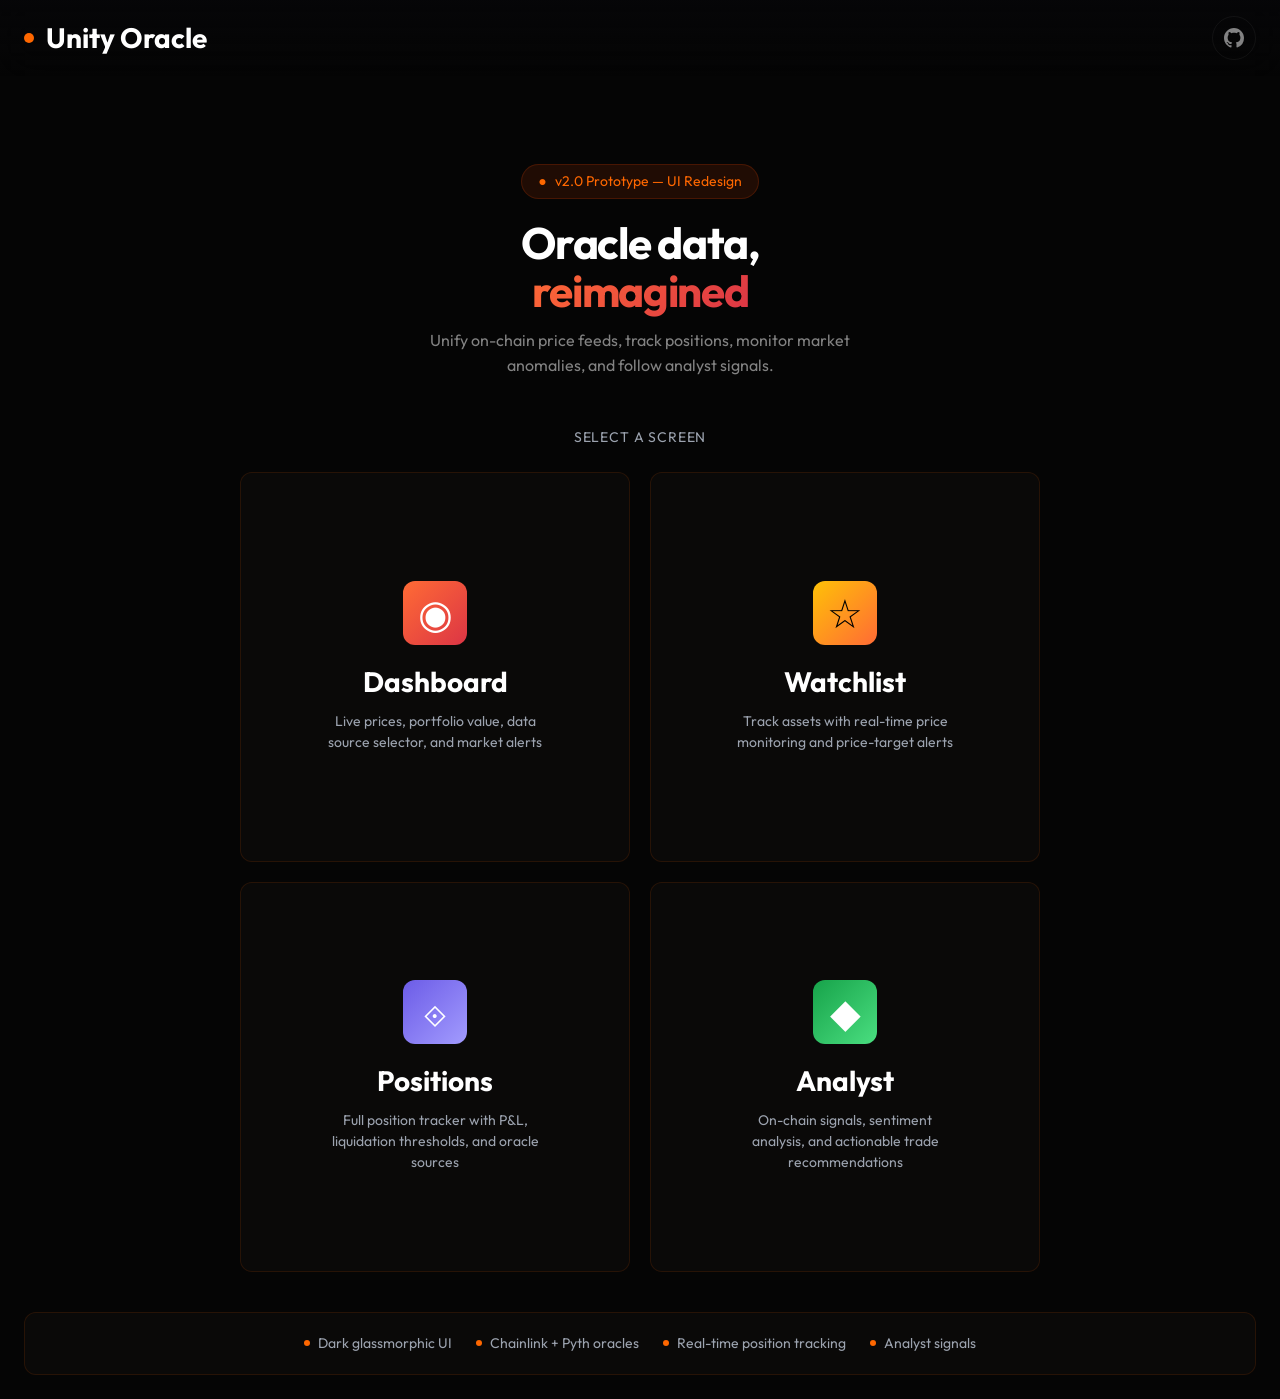
==== mobile/index.html @ e3f5d69e "Add mobile UI and Oracle API endpoints Add a static Unity Oracle mobile UI bundle (HTML/CSS/JS/image" ====
<!doctype html>
<html lang="en">
<head>
  <meta charset="utf-8" />
  <meta name="viewport" content="width=device-width, initial-scale=1" />
  <title>Unity Oracle Aggregator — App Prototype</title>
  <link rel="preconnect" href="https://fonts.googleapis.com" />
  <link rel="preconnect" href="https://fonts.gstatic.com" crossorigin />
  <link href="https://fonts.googleapis.com/css2?family=Outfit:wght@300;500;600;700&family=JetBrains+Mono:wght@400;500;700&display=swap" rel="stylesheet" />
  <link rel="stylesheet" href="css/app.css" />
  <style>
    @import url('https://fonts.cdnfonts.com/css/cabinet-grotesk');
    .hero {
      padding: 64px 0 48px;
      text-align: center;
      max-width: 600px;
      margin: 0 auto;
    }
    .hero .hero-badge {
      display: inline-flex;
      align-items: center;
      gap: var(--space-2);
      padding: 6px 16px;
      background: oklch(0.62 0.22 42 / 0.12);
      border: 1px solid oklch(0.62 0.22 42 / 0.2);
      border-radius: var(--radius-pill);
      font-size: var(--text-sm);
      color: var(--accent);
      margin-bottom: var(--space-5);
    }
    .hero h1 {
      font-family: var(--font-display);
      font-size: clamp(1.75rem, 4vw, 2.75rem);
      font-weight: 700;
      letter-spacing: -0.03em;
      line-height: 1.1;
      margin-bottom: var(--space-3);
    }
    .hero h1 .highlight {
      background: linear-gradient(135deg, #ff6b35, #dc3545);
      -webkit-background-clip: text;
      -webkit-text-fill-color: transparent;
      background-clip: text;
    }
    .hero p {
      font-size: var(--text-base);
      color: var(--fg-2);
      line-height: 1.6;
      max-width: 480px;
      margin: 0 auto;
    }
    .launcher-label {
      text-align: center;
      font-size: var(--text-sm);
      color: var(--muted);
      margin-bottom: var(--space-6);
      letter-spacing: 0.06em;
      text-transform: uppercase;
    }
    .tech-stack {
      display: flex;
      gap: var(--space-6);
      justify-content: center;
      flex-wrap: wrap;
      margin-top: var(--space-10);
      padding: var(--space-5);
    }
    .tech-stack span {
      font-size: var(--text-sm);
      color: var(--muted);
      display: flex;
      align-items: center;
      gap: var(--space-2);
    }
    .tech-stack .dot {
      width: 6px; height: 6px;
      border-radius: 50%;
      background: var(--accent);
    }
    @media (max-width: 767px) {
      .hero { padding: 40px 0 32px; }
    }
  </style>
</head>
<body class="bg-gradient">
  <nav class="nav-bar">
    <div class="logo">
      <span class="accent-dot"></span>
      Unity Oracle
      <div class="glass logo-dropdown" id="logoDropdown">
        <a href="profile.html" class="dd-item">
          <div class="dd-icon" style="background:linear-gradient(135deg,#5865F2,#7289da);color:#fff;">●</div>
          Profile
        </a>
        <a href="settings.html" class="dd-item">
          <div class="dd-icon" style="background:rgba(255,255,255,0.08);color:var(--fg-2);">⚙</div>
          Settings
        </a>
      </div>
    </div>
    <div class="nav-actions">
      <a href="https://github.com/faucetfriend-code/Rug-or-Riches" target="_blank" style="display:flex;">
        <button class="icon-btn" title="GitHub">
          <svg width="20" height="20" viewBox="0 0 24 24" fill="currentColor"><path d="M12 0C5.37 0 0 5.37 0 12c0 5.31 3.435 9.795 8.205 11.385.6.105.825-.255.825-.57 0-.285-.015-1.23-.015-2.235-3.015.555-3.795-.735-4.035-1.41-.135-.345-.72-1.41-1.23-1.695-.42-.225-1.02-.78-.015-.795.945-.015 1.62.87 1.845 1.23 1.08 1.815 2.805 1.305 3.495.99.105-.78.42-1.305.765-1.605-2.67-.3-5.46-1.335-5.46-5.925 0-1.305.465-2.385 1.23-3.225-.12-.3-.54-1.53.12-3.18 0 0 1.005-.315 3.3 1.23.96-.27 1.98-.405 3-.405s2.04.135 3 .405c2.295-1.56 3.3-1.23 3.3-1.23.66 1.65.24 2.88.12 3.18.765.84 1.23 1.905 1.23 3.225 0 4.605-2.805 5.625-5.475 5.925.435.375.81 1.095.81 2.22 0 1.605-.015 2.895-.015 3.3 0 .315.225.69.825.57A12.02 12.02 0 0 0 24 12c0-6.63-5.37-12-12-12z"/></svg>
        </button>
      </a>
    </div>
  </nav>

  <main class="page">
    <section class="hero">
      <div class="hero-badge"><span>●</span> v2.0 Prototype — UI Redesign</div>
      <h1>Oracle data,<br /><span class="highlight">reimagined</span></h1>
      <p>Unify on-chain price feeds, track positions, monitor market anomalies, and follow analyst signals.</p>
    </section>

    <div class="launcher-label">Select a screen</div>

    <div class="square-grid">
      <a href="dashboard.html" class="square-card glass">
        <div class="sq-icon" style="background:linear-gradient(135deg,#ff6b35,#dc3545);color:#fff;">◉</div>
        <h3>Dashboard</h3>
        <p>Live prices, portfolio value, data source selector, and market alerts</p>
      </a>

      <a href="watchlist.html" class="square-card glass">
        <div class="sq-icon" style="background:linear-gradient(135deg,#ffc107,#ff6b35);color:#000;">☆</div>
        <h3>Watchlist</h3>
        <p>Track assets with real-time price monitoring and price-target alerts</p>
      </a>

      <a href="positions.html" class="square-card glass">
        <div class="sq-icon" style="background:linear-gradient(135deg,#6c5ce7,#a29bfe);color:#fff;">⟐</div>
        <h3>Positions</h3>
        <p>Full position tracker with P&L, liquidation thresholds, and oracle sources</p>
      </a>

      <a href="analyst.html" class="square-card glass">
        <div class="sq-icon" style="background:linear-gradient(135deg,#17a34a,#4ade80);color:#fff;">◆</div>
        <h3>Analyst</h3>
        <p>On-chain signals, sentiment analysis, and actionable trade recommendations</p>
      </a>
    </div>

    <div class="glass tech-stack">
      <span><span class="dot"></span>Dark glassmorphic UI</span>
      <span><span class="dot"></span>Chainlink + Pyth oracles</span>
      <span><span class="dot"></span>Real-time position tracking</span>
      <span><span class="dot"></span>Analyst signals</span>
    </div>
  </main>

  <script src="js/app.js"></script>
</body>
</html>
---- mobile/css/app.css ----
:root {
  /* Surfaces — warm near-black scale, matched to dashboard.unityacademy.io */
  --surface-0: #050505;
  --surface-1: #0a0908;
  --surface-2: #0c0a09;
  --surface-3: #141211;
  --bg: var(--surface-0);
  --surface: var(--surface-2);
  --surface-hover: var(--surface-3);
  --fg: #ffffff;
  --fg-2: rgba(255, 255, 255, 0.5);
  --muted: #9ca3af;
  --border: rgba(255, 255, 255, 0.06);
  --border-glass: rgba(255, 255, 255, 0.05);
  /* Brand + semantics — exact live values */
  --brand-orange: #fe6700;
  --brand-green: #22c55e;
  --brand-red: #ef4444;
  --accent: var(--brand-orange);
  --accent-hover: #ff7d24;
  --accent-glow: none;            /* real site has no glow — flat */
  --accent-wash: rgba(254, 103, 0, 0.10);
  --accent-hair: rgba(254, 103, 0, 0.12);
  --card-bg: rgba(12, 10, 9, 0.80);
  --positive: var(--brand-green);
  --positive-glow: none;
  --negative: var(--brand-red);
  --negative-glow: none;
  --violet: #8b5cf6;
  --amber: #f59e0b;
  --font-display: 'Outfit', 'Segoe UI', sans-serif;
  --font-body: 'Outfit', 'Inter', 'Segoe UI', sans-serif;
  --font-mono: 'JetBrains Mono', 'IBM Plex Mono', ui-monospace, monospace;
  --text-xs: 0.75rem;
  --text-sm: 0.875rem;
  --text-base: 1rem;
  --text-lg: 1.25rem;
  --text-xl: 1.75rem;
  --text-2xl: 2.5rem;
  --text-3xl: 3.5rem;
  --space-1: 4px;
  --space-2: 8px;
  --space-3: 12px;
  --space-4: 16px;
  --space-5: 20px;
  --space-6: 24px;
  --space-8: 32px;
  --space-10: 40px;
  --space-12: 48px;
  --radius-sm: 8px;
  --radius-md: 12px;
  --radius-lg: 16px;
  --radius-pill: 9999px;
  --motion-fast: 150ms;
  --motion-base: 250ms;
  --ease-out: cubic-bezier(0.16, 1, 0.3, 1);
  --ease-spring: cubic-bezier(0.34, 1.56, 0.64, 1);
}
*, *::before, *::after { box-sizing: border-box; margin: 0; padding: 0; }
html { font-size: 16px; -webkit-font-smoothing: antialiased; }
body {
  font-family: var(--font-body);
  background: var(--bg);
  color: var(--fg);
  line-height: 1.5;
  min-height: 100vh;
  overflow-x: hidden;
}
a { color: var(--accent); text-decoration: none; }
a:hover { color: var(--accent-hover); }
img { max-width: 100%; display: block; }
button { cursor: pointer; font-family: inherit; }
input, select, textarea { font-family: inherit; }

.bg-gradient { background: var(--surface-0); }

.glass {
  background: var(--card-bg);
  border: 1px solid var(--accent-hair);
  border-radius: var(--radius-md);
}
.glass-sm {
  background: var(--card-bg);
  border: 1px solid var(--accent-hair);
  border-radius: var(--radius-sm);
}

.btn {
  display: inline-flex; align-items: center; justify-content: center; gap: var(--space-2);
  padding: 10px 24px; font-size: var(--text-sm); font-weight: 600; border: none;
  border-radius: var(--radius-pill); transition: all var(--motion-fast) var(--ease-out);
  min-height: 44px; white-space: nowrap;
}
.btn:active { transform: scale(0.97); }
.btn-primary {
  background: linear-gradient(135deg, #ff6b35 0%, #dc3545 100%);
  color: #fff; box-shadow: 0 4px 16px oklch(0.62 0.22 42 / 0.3);
}
.btn-primary:hover { box-shadow: 0 6px 24px oklch(0.62 0.22 42 / 0.45); transform: translateY(-1px); }
.btn-highlight {
  background: linear-gradient(135deg, #ffc107 0%, #ff6b35 100%);
  color: #000; box-shadow: 0 4px 16px oklch(0.78 0.16 85 / 0.3);
}
.btn-highlight:hover { box-shadow: 0 6px 24px oklch(0.78 0.16 85 / 0.45); transform: translateY(-1px); }
.btn-ghost {
  background: transparent; color: var(--fg); border: 1px solid var(--border-glass);
}
.btn-ghost:hover { background: rgba(255, 255, 255, 0.06); border-color: var(--accent); }
.btn-sm { padding: 6px 16px; font-size: var(--text-xs); min-height: 36px; }

.field { display: flex; flex-direction: column; gap: var(--space-2); }
.field label { font-size: var(--text-sm); color: var(--fg-2); font-weight: 500; }
.field input, .field select, .field textarea {
  padding: 12px 16px; background: rgba(255, 255, 255, 0.04);
  border: 1px solid var(--border-glass); border-radius: var(--radius-lg);
  color: var(--fg); font-size: var(--text-base);
  transition: border-color var(--motion-fast) var(--ease-out), box-shadow var(--motion-fast) var(--ease-out);
  min-height: 44px;
}
.field input:focus, .field select:focus, .field textarea:focus {
  outline: none; border-color: var(--accent); box-shadow: 0 0 0 3px oklch(0.62 0.22 42 / 0.15);
}
.field input::placeholder { color: var(--muted); }

.toggle {
  position: relative; display: inline-flex; align-items: center;
  gap: var(--space-3); cursor: pointer; min-height: 44px;
}
.toggle input { position: absolute; opacity: 0; width: 0; height: 0; }
.toggle .track {
  width: 44px; height: 24px; background: rgba(255, 255, 255, 0.1);
  border-radius: var(--radius-pill); transition: background var(--motion-fast) var(--ease-out); flex-shrink: 0;
}
.toggle .track::after {
  content: ''; position: absolute; top: 2px; left: 2px;
  width: 20px; height: 20px; background: var(--fg);
  border-radius: 50%; transition: transform var(--motion-fast) var(--ease-out);
}
.toggle input:checked + .track { background: var(--accent); }
.toggle input:checked + .track::after { transform: translateX(20px); background: #fff; }

.badge {
  display: inline-flex; align-items: center; gap: 4px; padding: 2px 10px;
  font-size: var(--text-xs); font-weight: 600; border-radius: var(--radius-pill);
  letter-spacing: 0.02em;
}
.badge-positive { background: oklch(0.78 0.16 85 / 0.15); color: var(--positive); }
.badge-negative { background: oklch(0.50 0.22 25 / 0.15); color: var(--negative); }
.badge-accent { background: oklch(0.62 0.22 42 / 0.15); color: var(--accent); }
.badge-muted { background: rgba(255, 255, 255, 0.06); color: var(--muted); }
.badge-gold { background: oklch(0.78 0.16 85 / 0.15); color: var(--positive); }
.badge-premium {
  background: linear-gradient(135deg, #ffc107, #ff6b35);
  color: #000;
}

.nav-bar {
  position: sticky; top: 0; z-index: 100;
  display: flex; align-items: center; justify-content: space-between;
  padding: var(--space-4) var(--space-6);
  background: linear-gradient(180deg, rgba(6,6,8,0.95) 0%, rgba(6,6,8,0) 100%);
  backdrop-filter: blur(20px); -webkit-backdrop-filter: blur(20px);
}
.nav-bar .logo {
  font-family: var(--font-display); font-size: var(--text-xl);
  font-weight: 700; color: var(--fg);
  display: flex; align-items: center; gap: var(--space-3);
  cursor: pointer; user-select: none; position: relative;
}
.nav-bar .logo .accent-dot {
  width: 10px; height: 10px; background: var(--accent);
  border-radius: 50%; box-shadow: var(--accent-glow);
}
.logo-dropdown {
  display: none; position: absolute; top: calc(100% + 8px); left: 0;
  min-width: 210px; padding: var(--space-2); z-index: 300;
}
.logo-dropdown.open { display: block; }
.logo-dropdown .dd-item {
  display: flex; align-items: center; gap: var(--space-3);
  padding: 10px 14px; border-radius: var(--radius-sm);
  font-size: var(--text-sm); font-weight: 500; color: var(--fg-2);
  transition: all var(--motion-fast) var(--ease-out); text-decoration: none; cursor: pointer;
}
.logo-dropdown .dd-item:hover { background: rgba(255,255,255,0.06); color: var(--fg); }
.logo-dropdown .dd-divider { height: 1px; background: var(--border-glass); margin: var(--space-1) 0; }
.logo-dropdown .dd-item .dd-icon {
  width: 32px; height: 32px; display: grid; place-items: center;
  border-radius: var(--radius-sm); font-size: var(--text-base); flex-shrink: 0;
}
.nav-bar .nav-actions { display: flex; align-items: center; gap: var(--space-3); }
.nav-bar .nav-actions .icon-btn {
  width: 44px; height: 44px; display: grid; place-items: center;
  background: transparent; border: 1px solid var(--border-glass); border-radius: 50%;
  color: var(--fg-2); font-size: var(--text-lg);
  transition: all var(--motion-fast) var(--ease-out); position: relative;
}
.nav-bar .nav-actions .icon-btn:hover { background: rgba(255,255,255,0.06); border-color: var(--accent); color: var(--accent); }
.nav-bar .nav-actions .icon-btn .dot {
  position: absolute; top: 8px; right: 8px;
  width: 8px; height: 8px; background: var(--negative); border-radius: 50%;
}

.tab-bar {
  display: flex; gap: var(--space-1); padding: var(--space-2);
  background: rgba(255,255,255,0.04); border-radius: var(--radius-lg); overflow-x: auto;
}
.tab-bar .tab {
  padding: var(--space-2) var(--space-4); font-size: var(--text-sm); font-weight: 500;
  color: var(--muted); background: transparent; border: none; border-radius: var(--radius-sm);
  white-space: nowrap; transition: all var(--motion-fast) var(--ease-out); min-height: 40px;
}
.tab-bar .tab:hover { color: var(--fg-2); background: rgba(255,255,255,0.04); }
.tab-bar .tab.active { color: var(--fg); background: rgba(255,255,255,0.08); }

.stat-card { padding: var(--space-5); }
.stat-card .stat-label { font-size: var(--text-sm); color: var(--muted); margin-bottom: var(--space-1); font-weight: 500; }
.stat-card .stat-value { font-family: var(--font-mono); font-size: var(--text-2xl); font-weight: 700; letter-spacing: -0.02em; line-height: 1.1; }
.stat-card .stat-change { font-family: var(--font-mono); font-size: var(--text-sm); font-weight: 600; margin-top: var(--space-1); }
.stat-card .stat-change.up { color: var(--positive); }
.stat-card .stat-change.down { color: var(--negative); }

.data-table { width: 100%; border-collapse: collapse; }
.data-table th {
  text-align: left; padding: var(--space-3) var(--space-4);
  font-size: var(--text-xs); font-weight: 600; color: var(--muted);
  text-transform: uppercase; letter-spacing: 0.08em; border-bottom: 1px solid var(--border-glass);
}
.data-table td {
  padding: var(--space-3) var(--space-4); font-size: var(--text-sm);
  border-bottom: 1px solid rgba(255,255,255,0.03); white-space: nowrap;
}
.data-table tr:hover td { background: rgba(255,255,255,0.02); }
.data-table .mono { font-family: var(--font-mono); }
.data-table .up { color: var(--positive); }
.data-table .down { color: var(--negative); }

.section-header {
  display: flex; align-items: center; justify-content: space-between;
  margin-bottom: var(--space-5); flex-wrap: wrap; gap: var(--space-3);
}
.section-header h2 { font-family: var(--font-display); font-size: var(--text-xl); font-weight: 700; color: var(--fg); letter-spacing: -0.02em; }

.grid-2 { display: grid; grid-template-columns: repeat(2, 1fr); gap: var(--space-4); }
.grid-3 { display: grid; grid-template-columns: repeat(3, 1fr); gap: var(--space-4); }
.grid-4 { display: grid; grid-template-columns: repeat(4, 1fr); gap: var(--space-4); }
.stack { display: flex; flex-direction: column; }
.stack-4 > * + * { margin-top: var(--space-4); }
.stack-6 > * + * { margin-top: var(--space-6); }
.row { display: flex; align-items: center; }
.row-between { display: flex; align-items: center; justify-content: space-between; }
.gap-2 { gap: var(--space-2); }
.gap-3 { gap: var(--space-3); }
.gap-4 { gap: var(--space-4); }
.flex-wrap { flex-wrap: wrap; }

.page { max-width: 1400px; margin: 0 auto; padding: var(--space-6); }
.page-section { margin-bottom: var(--space-8); }

.square-grid { display: grid; grid-template-columns: 1fr 1fr; gap: var(--space-5); max-width: 800px; margin: 0 auto; }
.square-card {
  aspect-ratio: 1 / 1; padding: var(--space-6);
  display: flex; flex-direction: column; align-items: center; justify-content: center;
  text-align: center; transition: all var(--motion-base) var(--ease-out);
  text-decoration: none; color: inherit;
}
.square-card:hover { transform: translateY(-4px); border-color: oklch(0.62 0.22 42 / 0.3); box-shadow: 0 12px 40px rgba(0,0,0,0.3); }
.square-card .sq-icon {
  width: 64px; height: 64px; border-radius: var(--radius-md);
  display: grid; place-items: center; margin-bottom: var(--space-4); font-size: var(--text-2xl);
}
.square-card h3 { font-family: var(--font-display); font-size: var(--text-xl); font-weight: 700; margin-bottom: var(--space-2); }
.square-card p { font-size: var(--text-sm); color: var(--muted); line-height: 1.5; max-width: 220px; }
@media (max-width: 639px) {
  .square-grid { grid-template-columns: 1fr 1fr; gap: var(--space-3); }
  .square-card { padding: var(--space-4); }
  .square-card .sq-icon { width: 48px; height: 48px; font-size: var(--text-xl); }
  .square-card h3 { font-size: var(--text-base); }
  .square-card p { font-size: var(--text-xs); max-width: 140px; }
}

.analyst-header { display: flex; align-items: center; gap: var(--space-4); flex-wrap: wrap; margin-bottom: var(--space-6); }
.analyst-header h2 { font-family: var(--font-display); font-size: var(--text-2xl); font-weight: 700; }
.analyst-filters { display: flex; gap: var(--space-2); flex-wrap: wrap; }
.analyst-filters .filter-btn {
  padding: 6px 18px; font-size: var(--text-sm); font-weight: 500;
  background: transparent; border: 1px solid var(--border-glass); border-radius: var(--radius-pill);
  color: var(--muted); transition: all var(--motion-fast) var(--ease-out); min-height: 36px;
}
.analyst-filters .filter-btn:hover { border-color: var(--accent); color: var(--fg-2); }
.analyst-filters .filter-btn.active { background: oklch(0.62 0.22 42 / 0.15); border-color: var(--accent); color: var(--accent); }
.signal-card { padding: var(--space-5); margin-bottom: var(--space-4); }
.signal-card .signal-top { display: flex; align-items: flex-start; justify-content: space-between; margin-bottom: var(--space-4); gap: var(--space-3); }
.signal-card .signal-asset { display: flex; align-items: center; gap: var(--space-3); }
.signal-card .signal-asset .symbol { font-family: var(--font-mono); font-size: var(--text-lg); font-weight: 700; }
.signal-card .signal-body { display: grid; grid-template-columns: 1fr 1fr; gap: var(--space-4); }
.signal-card .signal-metric .label { font-size: var(--text-xs); color: var(--muted); text-transform: uppercase; letter-spacing: 0.06em; }
.signal-card .signal-metric .value { font-family: var(--font-mono); font-size: var(--text-base); font-weight: 600; margin-top: 2px; }
.signal-card .signal-reason { font-size: var(--text-sm); color: var(--fg-2); line-height: 1.5; margin-top: var(--space-4); padding-top: var(--space-4); border-top: 1px solid var(--border-glass); }
.sentiment-bar { display: flex; height: 6px; border-radius: 3px; overflow: hidden; margin-top: var(--space-3); }
.sentiment-bar .seg { height: 100%; }
@media (max-width: 767px) { .signal-card .signal-body { grid-template-columns: 1fr; } }

@keyframes pulse-glow { 0%, 100% { opacity: 1; } 50% { opacity: 0.6; } }
.pulse-glow { animation: pulse-glow 2s ease-in-out infinite; }

.btn-shine { position: relative; overflow: hidden; }
.btn-shine::after {
  content: ''; position: absolute; top: 0; left: -100%; width: 100%; height: 100%;
  background: linear-gradient(90deg, transparent, rgba(255,255,255,0.2), transparent);
  transition: left 0.5s;
}
.btn-shine:hover::after { left: 100%; }

@media (max-width: 1023px) {
  .grid-4 { grid-template-columns: repeat(2, 1fr); }
  .page { padding: var(--space-4); }
}
@media (max-width: 767px) {
  .grid-3, .grid-4 { grid-template-columns: 1fr; }
  .grid-2 { grid-template-columns: 1fr; }
  .nav-bar { padding: var(--space-3) var(--space-4); }
  .nav-bar .logo { font-size: var(--text-lg); }
  .tab-bar .tab { padding: var(--space-2) var(--space-3); font-size: var(--text-xs); }
  .stat-card .stat-value { font-size: var(--text-xl); }
  .section-header h2 { font-size: var(--text-lg); }
  .data-table { font-size: var(--text-xs); }
  .data-table th, .data-table td { padding: var(--space-2) var(--space-3); }
}

/* ─── Auth Overlay ─────────────────────────────── */
.auth-overlay {
  display: none; position: fixed; inset: 0; z-index: 900;
  background: rgba(6,6,8,0.85); backdrop-filter: blur(8px);
  align-items: center; justify-content: center;
}
.auth-overlay.open { display: flex; }
.auth-modal {
  width: 100%; max-width: 420px; padding: var(--space-8);
  text-align: center;
}
.auth-modal .auth-icon {
  width: 64px; height: 64px; border-radius: 50%;
  background: #5865F2; display: grid; place-items: center;
  margin: 0 auto var(--space-5); font-size: var(--text-2xl); color: #fff;
}
.auth-modal h2 { font-family: var(--font-display); font-size: var(--text-2xl); font-weight: 700; margin-bottom: var(--space-2); }
.auth-modal p { color: var(--muted); font-size: var(--text-sm); margin-bottom: var(--space-6); line-height: 1.5; }
.auth-modal .auth-benefits { text-align: left; margin-bottom: var(--space-6); }
.auth-modal .auth-benefits .benefit { display: flex; align-items: center; gap: var(--space-3); padding: 10px 0; font-size: var(--text-sm); color: var(--fg-2); }
.auth-modal .auth-benefits .benefit .check { width: 22px; height: 22px; border-radius: 50%; background: oklch(0.62 0.22 42 / 0.15); color: var(--accent); display: grid; place-items: center; flex-shrink: 0; font-size: var(--text-xs); }

/* ─── Notification Center Modal ────────────────── */
.notif-overlay {
  display: none; position: fixed; inset: 0; z-index: 800;
  background: rgba(6,6,8,0.5);
}
.notif-overlay.open { display: block; }
.notif-modal {
  position: fixed; top: 0; right: -420px; width: 420px; height: 100%;
  z-index: 801; padding: var(--space-5);
  display: flex; flex-direction: column;
  transition: right var(--motion-base) var(--ease-out);
}
.notif-modal.open { right: 0; }
.notif-modal .notif-head { display: flex; align-items: center; justify-content: space-between; margin-bottom: var(--space-4); flex-shrink: 0; }
.notif-modal .notif-head h3 { font-family: var(--font-display); font-size: var(--text-xl); font-weight: 700; }
.notif-modal .notif-cats { display: flex; gap: var(--space-1); margin-bottom: var(--space-4); flex-shrink: 0; overflow-x: auto; }
.notif-modal .notif-cats .nf-cat {
  padding: 4px 14px; font-size: var(--text-xs); font-weight: 500;
  background: rgba(255,255,255,0.04); border: 1px solid transparent; border-radius: var(--radius-pill);
  color: var(--muted); white-space: nowrap; cursor: pointer; transition: all var(--motion-fast);
}
.notif-modal .notif-cats .nf-cat:hover { border-color: var(--accent); color: var(--fg-2); }
.notif-modal .notif-cats .nf-cat.active { background: oklch(0.62 0.22 42 / 0.15); border-color: var(--accent); color: var(--accent); }
.notif-modal .notif-list { flex: 1; overflow-y: auto; display: flex; flex-direction: column; gap: var(--space-2); }
.notif-modal .notif-list .ni {
  padding: var(--space-4); cursor: pointer; transition: all var(--motion-fast);
  border-radius: var(--radius-sm); border: 1px solid transparent;
}
.notif-modal .notif-list .ni:hover { background: rgba(255,255,255,0.03); border-color: var(--border-glass); }
.notif-modal .notif-list .ni.unread { border-left: 3px solid var(--accent); background: oklch(0.62 0.22 42 / 0.04); }
.notif-modal .notif-list .ni .ni-top { display: flex; align-items: flex-start; justify-content: space-between; gap: var(--space-2); }
.notif-modal .notif-list .ni .ni-badge { font-size: var(--text-xs); padding: 1px 8px; border-radius: var(--radius-pill); font-weight: 600; }
.notif-modal .notif-list .ni .ni-time { font-size: var(--text-xs); color: var(--muted); white-space: nowrap; }
.notif-modal .notif-list .ni .ni-title { font-size: var(--text-sm); font-weight: 500; margin-top: 4px; }
.notif-modal .notif-list .ni .ni-desc { font-size: var(--text-xs); color: var(--fg-2); margin-top: 2px; line-height: 1.4; }
.notif-empty { text-align: center; padding: var(--space-10); color: var(--muted); font-size: var(--text-sm); }

/* ─── Analyst Grid + Profiles ─────────────────── */
.analyst-grid { display: grid; grid-template-columns: repeat(auto-fill, minmax(240px, 1fr)); gap: var(--space-3); margin-bottom: var(--space-6); }
.analyst-card {
  padding: var(--space-4); display: flex; align-items: center; gap: var(--space-3);
  cursor: pointer; transition: all var(--motion-fast) var(--ease-out); text-decoration: none;
}
.analyst-card:hover { border-color: oklch(0.62 0.22 42 / 0.3); background: rgba(255,255,255,0.02); }
.analyst-card .ac-avatar {
  width: 42px; height: 42px; border-radius: 50%; display: grid; place-items: center;
  font-size: var(--text-sm); font-weight: 700; color: #fff; flex-shrink: 0;
}
.analyst-card .ac-info { flex: 1; min-width: 0; }
.analyst-card .ac-info .ac-name { font-weight: 600; font-size: var(--text-sm); }
.analyst-card .ac-info .ac-role { font-size: var(--text-xs); color: var(--muted); }
.analyst-card .ac-info .ac-followers { font-size: var(--text-xs); color: var(--muted); }
.analyst-card.selected { border-color: var(--accent); box-shadow: 0 0 0 1px var(--accent); }
.analyst-card.auto-source { opacity: 0.8; }
.analyst-card.auto-source .ac-avatar { border-radius: var(--radius-sm); }
.analyst-card .ac-auto-badge { font-size: 9px; text-transform: uppercase; letter-spacing: 0.1em; color: var(--muted); margin-top: 2px; }

/* ─── Coin Detail Header ───────────────────────── */
.coin-header {
  display: flex; align-items: center; gap: var(--space-4);
  padding: var(--space-5); margin-bottom: var(--space-6); flex-wrap: wrap;
}
.coin-header .ch-icon {
  width: 48px; height: 48px; border-radius: var(--radius-sm);
  display: grid; place-items: center; font-size: var(--text-xl);
}
.coin-header .ch-info h2 { font-family: var(--font-display); font-size: var(--text-2xl); font-weight: 700; }
.coin-header .ch-info .ch-price { font-family: var(--font-mono); font-size: var(--text-lg); font-weight: 600; }
.coin-header .ch-info .ch-change { font-size: var(--text-sm); font-family: var(--font-mono); }
.coin-header .ch-stats { display: flex; gap: var(--space-6); margin-left: auto; }
.coin-header .ch-stats .chs { text-align: right; }
.coin-header .ch-stats .chs .chs-val { font-family: var(--font-mono); font-size: var(--text-base); font-weight: 600; }
.coin-header .ch-stats .chs .chs-label { font-size: var(--text-xs); color: var(--muted); }

/* ─── Subscription ─────────────────────────────── */
.sub-card { padding: var(--space-5); margin-bottom: var(--space-4); }
.sub-card .sub-tier { font-family: var(--font-display); font-size: var(--text-xl); font-weight: 700; }
.sub-card .sub-features { display: flex; flex-direction: column; gap: var(--space-2); margin: var(--space-4) 0; }
.sub-card .sub-features .sf { display: flex; align-items: center; gap: var(--space-2); font-size: var(--text-sm); color: var(--fg-2); }
.sub-card .sub-price { font-family: var(--font-mono); font-size: var(--text-3xl); font-weight: 700; }
.sub-card .sub-price .period { font-family: var(--font-body); font-size: var(--text-sm); font-weight: 400; color: var(--muted); }
.sub-divider { height: 1px; background: var(--border-glass); margin: var(--space-4) 0; }

/* ─── Portfolio Import Modal ───────────────────── */
.import-overlay {
  display: none; position: fixed; inset: 0; z-index: 900;
  background: rgba(6,6,8,0.85); backdrop-filter: blur(8px);
  align-items: center; justify-content: center;
}
.import-overlay.open { display: flex; }
.import-modal {
  width: 100%; max-width: 540px; padding: var(--space-6);
}
.import-modal .import-tabs { display: flex; gap: var(--space-2); margin-bottom: var(--space-5); }
.import-modal .import-tabs .it {
  flex: 1; padding: var(--space-3); text-align: center; font-size: var(--text-sm); font-weight: 600;
  background: rgba(255,255,255,0.04); border: 1px solid var(--border-glass); border-radius: var(--radius-sm);
  color: var(--muted); cursor: pointer; transition: all var(--motion-fast);
}
.import-modal .import-tabs .it.active { background: oklch(0.62 0.22 42 / 0.12); border-color: var(--accent); color: var(--accent); }
.import-modal .import-drop {
  border: 1px dashed var(--border-glass); border-radius: var(--radius-md);
  padding: var(--space-8); text-align: center; cursor: pointer; transition: border-color var(--motion-fast);
}
.import-modal .import-drop:hover { border-color: var(--accent); }
.import-modal .import-drop .id-icon { font-size: var(--text-3xl); margin-bottom: var(--space-3); }
.import-modal .import-preview { margin-top: var(--space-4); display: none; }
.import-modal .import-preview.show { display: block; }
.import-modal .import-preview table { width: 100%; }
.import-modal .import-preview table th { font-size: var(--text-xs); color: var(--muted); text-transform: uppercase; padding: var(--space-2); }
.import-modal .import-preview table td { font-size: var(--text-sm); padding: var(--space-2); border-top: 1px solid var(--border-glass); }

/* ─── Profile upgrades ──────────────────────────── */
.login-section { text-align: center; padding: var(--space-8); margin-bottom: var(--space-5); }
.login-section .login-icon { width: 64px; height: 64px; border-radius: 50%; background: #5865F2; display: grid; place-items: center; margin: 0 auto var(--space-4); }
.login-section h2 { font-family: var(--font-display); font-size: var(--text-xl); font-weight: 700; margin-bottom: var(--space-2); }
.login-section p { color: var(--muted); font-size: var(--text-sm); margin-bottom: var(--space-5); }
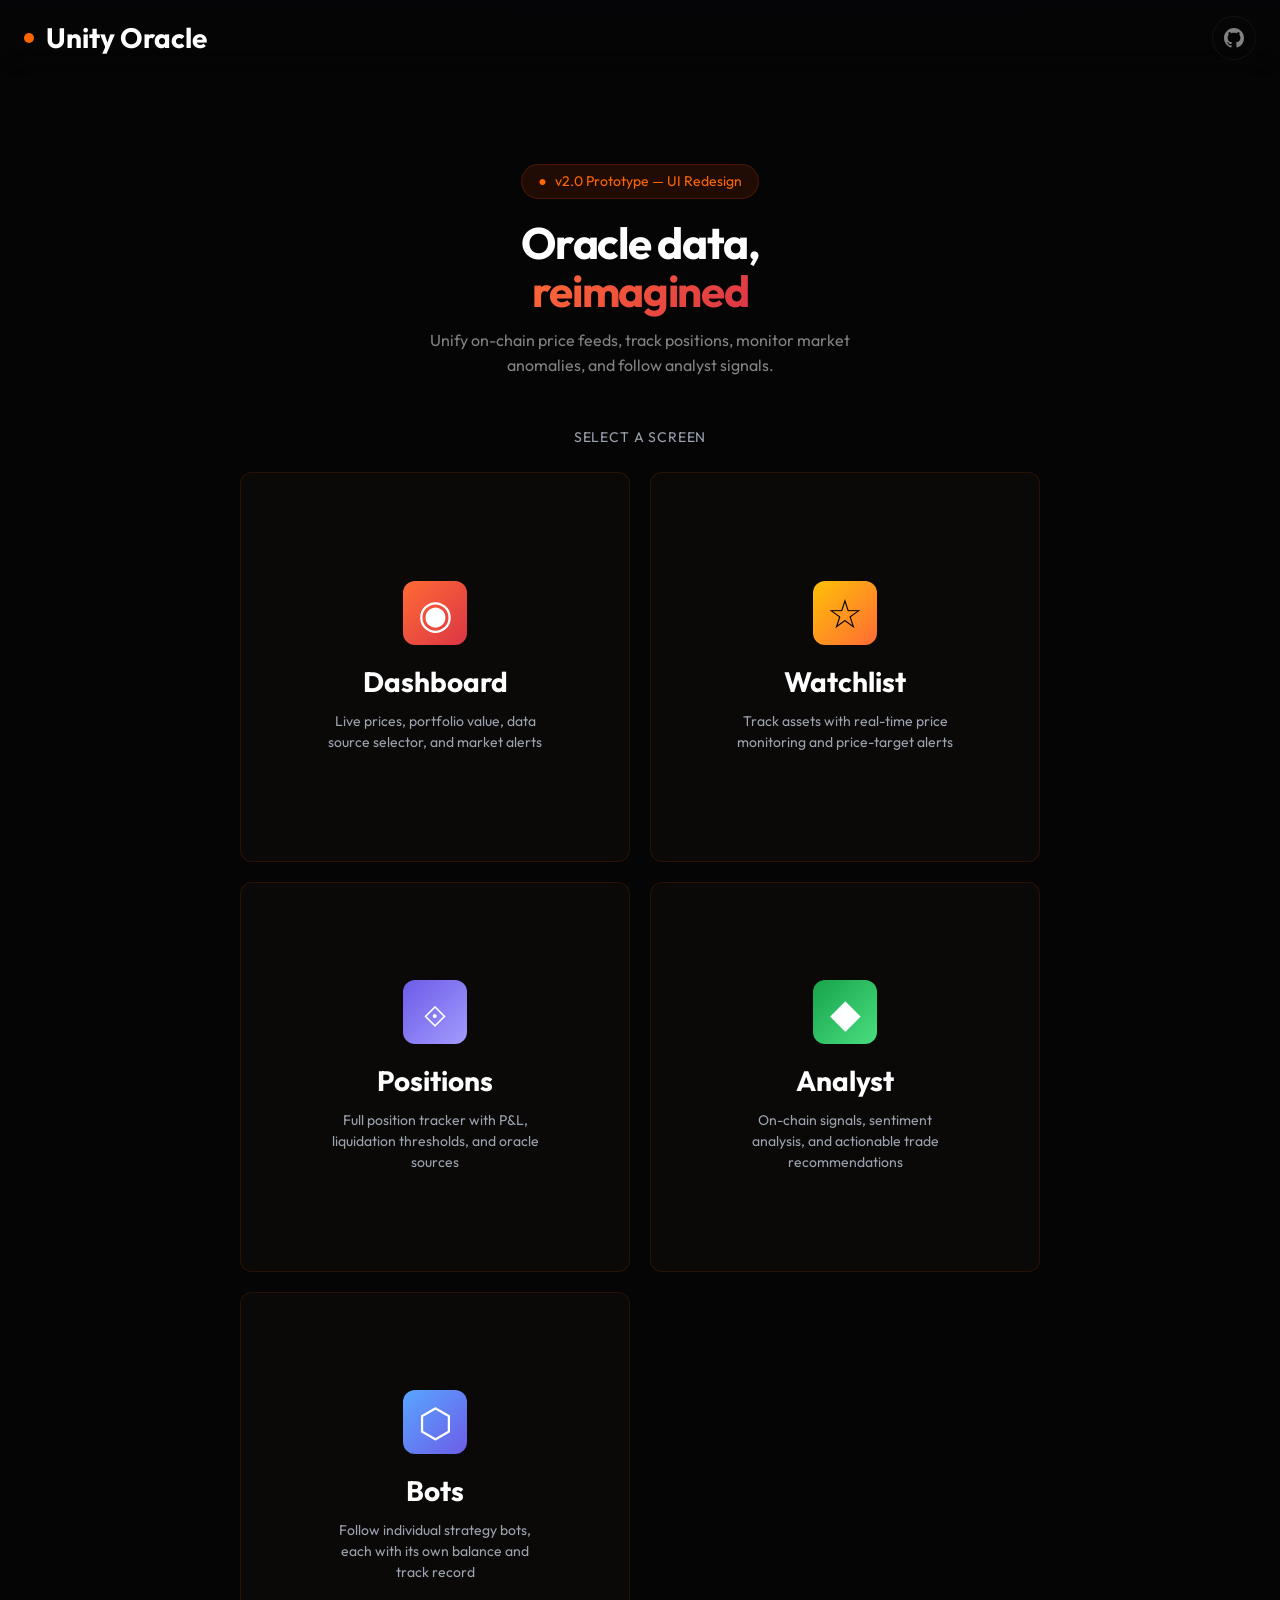
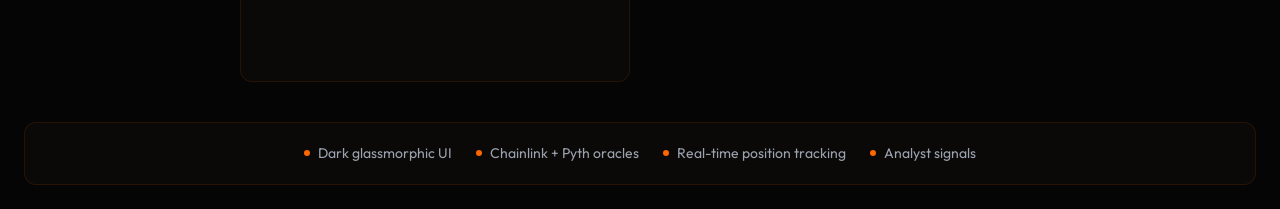
==== commit a46b2116: "Add virtual bot accounts, user API & UI Introduce a virtual accounts system and user-facing API/UI f" ====
--- a/mobile/index.html
+++ b/mobile/index.html
@@ -140,6 +140,12 @@
         <h3>Analyst</h3>
         <p>On-chain signals, sentiment analysis, and actionable trade recommendations</p>
       </a>
+
+      <a href="bots.html" class="square-card glass">
+        <div class="sq-icon" style="background:linear-gradient(135deg,#58a6ff,#6c5ce7);color:#fff;">⬡</div>
+        <h3>Bots</h3>
+        <p>Follow individual strategy bots, each with its own balance and track record</p>
+      </a>
     </div>
 
     <div class="glass tech-stack">
